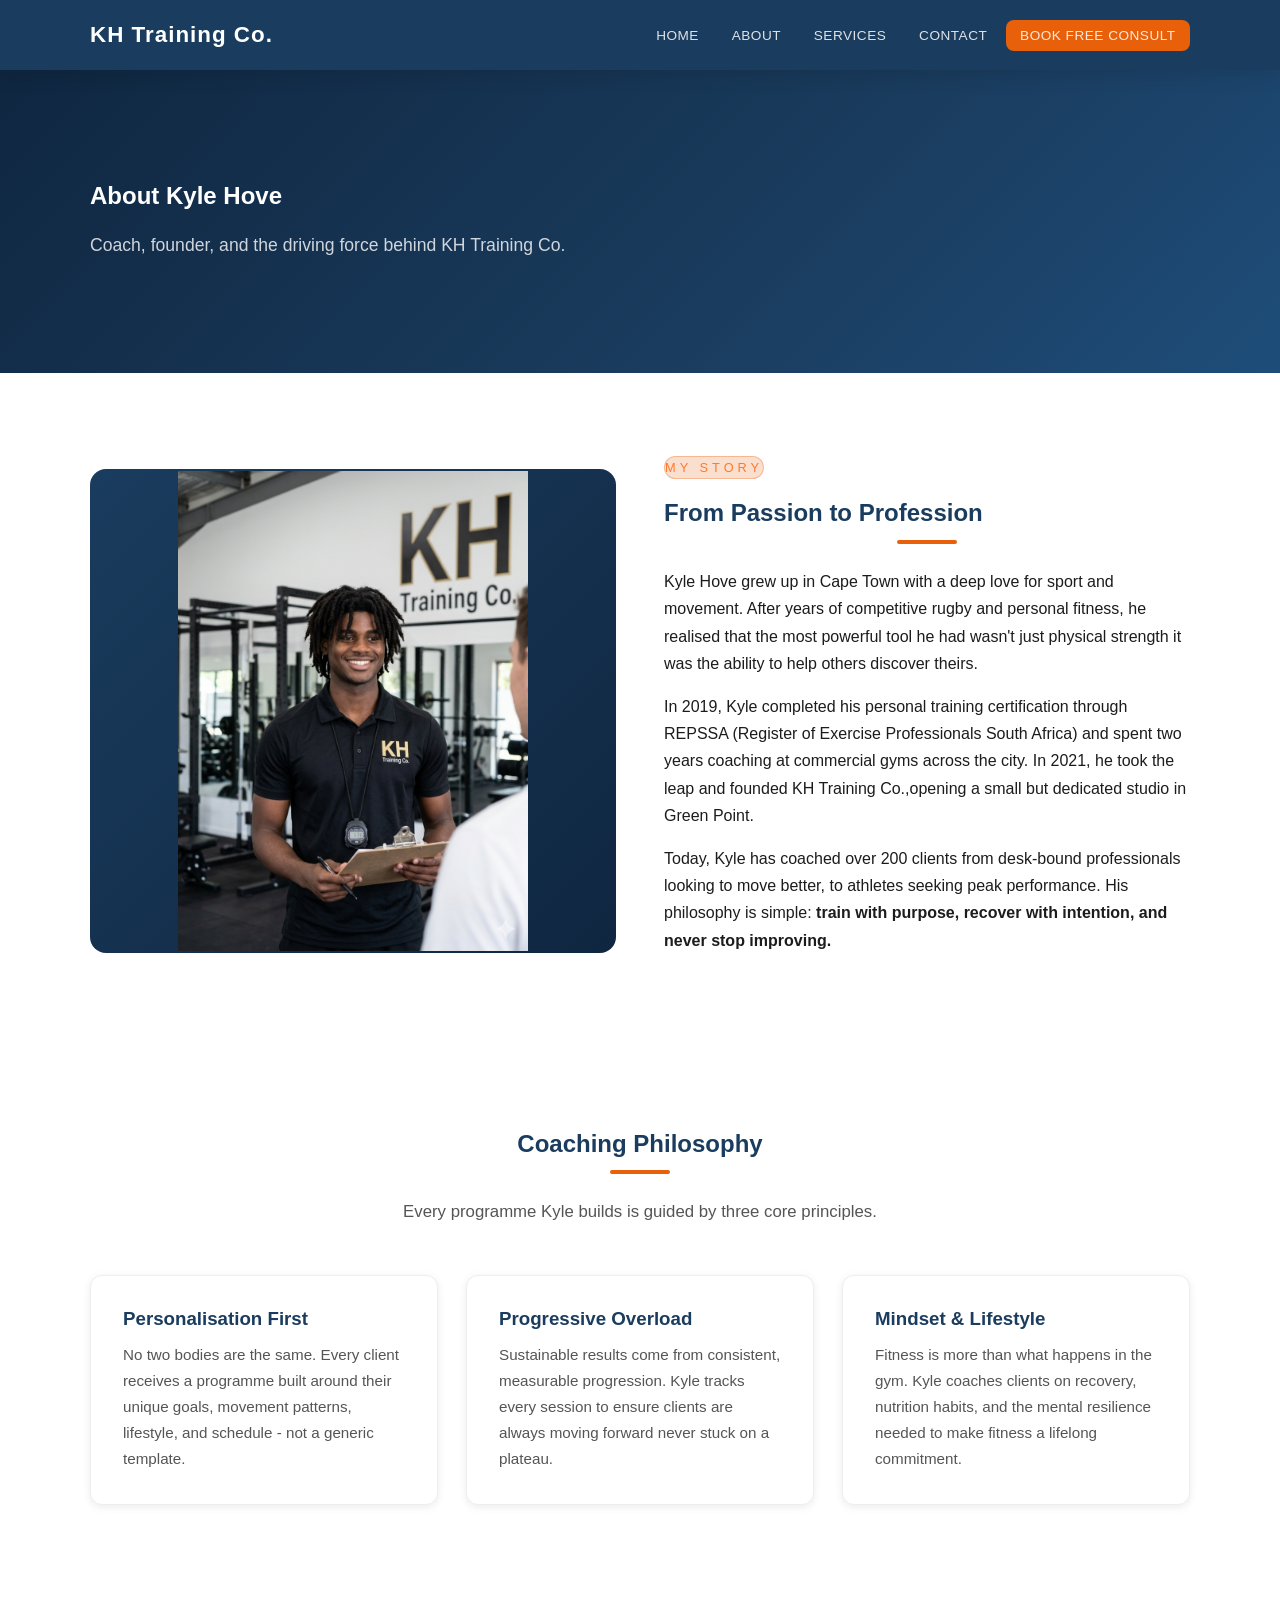
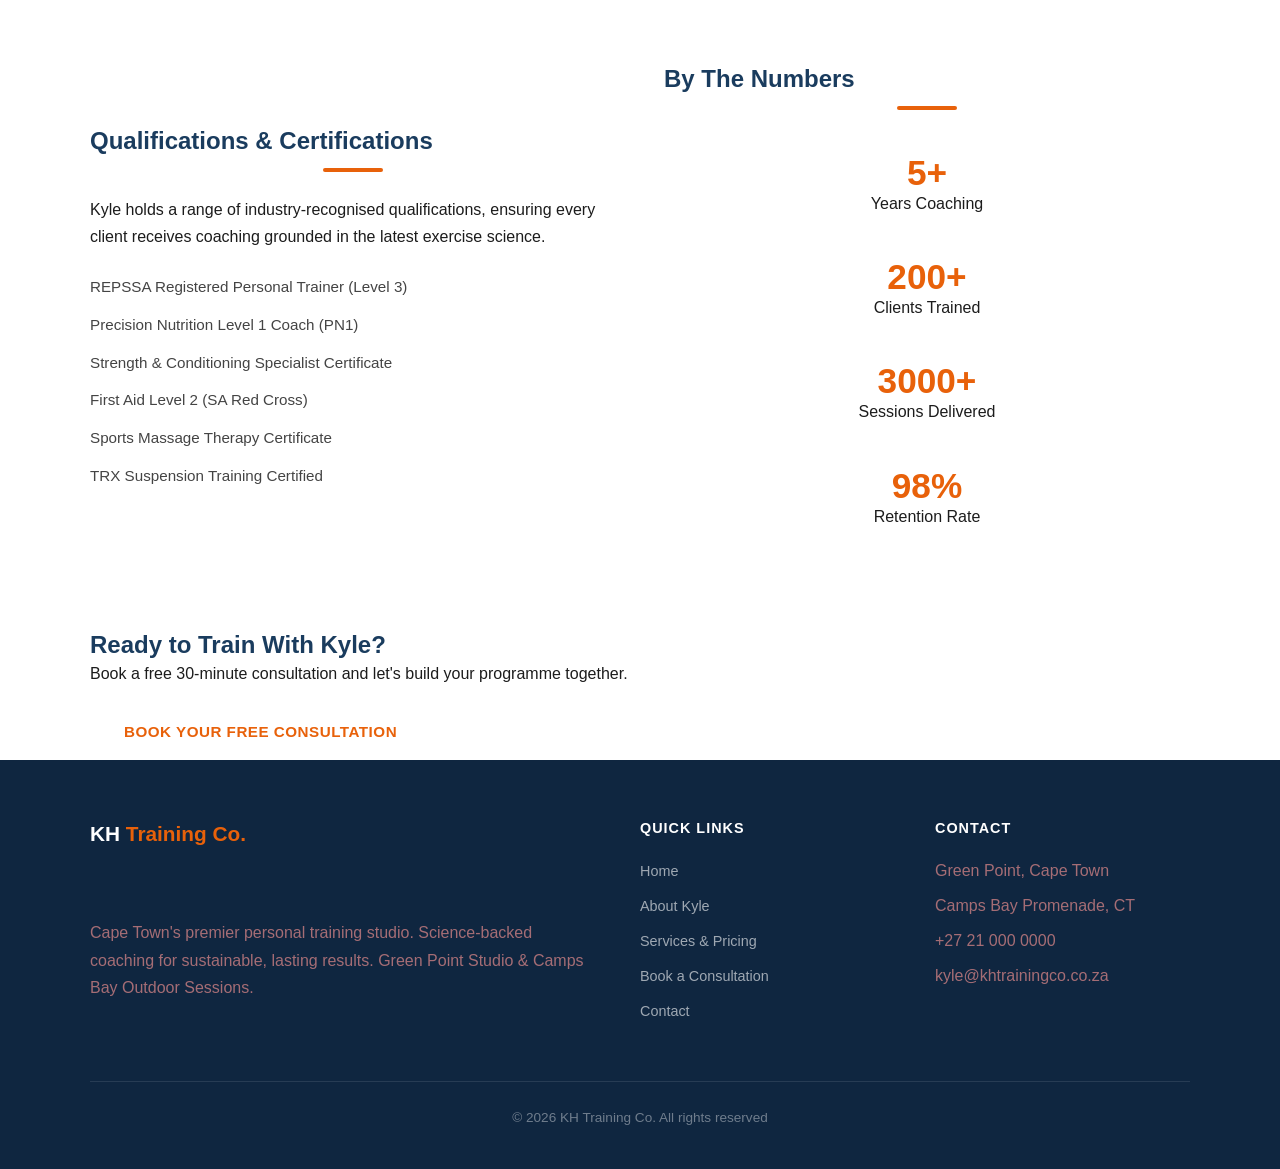
==== about.html @ 096f9b4e "updated about page" ====
<!DOCTYPE html>
<html lang="en">
<head>
    <meta charset="UTF-8">
    <meta name="viewport" content="width=device-width, initial-scale=1.0">
    <title>About Kyle Hove | KH Training Co.</title>
    <link rel="stylesheet" href="css/style.css">
</head>
<body>
    <!--header-->
    <header class="site-header">
    <nav class="nav container">
      <a href="index.html" class="navLogo">KH <span>Training Co.</span></a>
      <ul class="navLinks">
        <li><a href="index.html" class="active">Home</a></li>
        <li><a href="about.html">About</a></li>
        <li><a href="services.html">Services</a></li>
        <li><a href="contact.html">Contact</a></li>
        <li><a href="enquiry.html" class="navCTA">Book Free Consult</a></li>
      </ul>
      <div class="navToggle" aria-label="Toggle navigation">
        <span></span><span></span><span></span>
      </div>
      </nav>
      </header>
      <!--hero-->
      <section class="hero">
    <div class="container">
      <h1>About Kyle Hove</h1>
      <p>Coach, founder, and the driving force behind KH Training Co.</p>
    </div>
  </section>
      <!--about-->
   <section class="section">
    <div class="container">
      <div class="about-grid">
        <div class="about-img">
           <img src="images/kyle.png" alt="Photo of Kyle Hove" width="350rem" height="auto">
        </div>
        <div>
          <span class="heroTag">My Story</span>
          <h2>From Passion to Profession</h2>
          <div class="divider"></div>
          <p>Kyle Hove grew up in Cape Town with a deep love for sport and movement. After years of competitive rugby and personal fitness, he realised that the most powerful tool he had wasn't just physical strength it was the ability to help others discover theirs.</p>
          <p>In 2019, Kyle completed his personal training certification through REPSSA (Register of Exercise Professionals South Africa) and spent two years coaching at commercial gyms across the city. In 2021, he took the leap and founded KH Training Co.,opening a small but dedicated studio in Green Point.</p>
          <p>Today, Kyle has coached over 200 clients from desk-bound professionals looking to move better, to athletes seeking peak performance. His philosophy is simple: <strong>train with purpose, recover with intention, and never stop improving.</strong></p>
        </div>
      </div>
    </div>
  </section>
      <!--Coaching Philosophy-->
  <section class="section">
    <div class="container">
      <div class="sectionHeader">
        <h2>Coaching Philosophy</h2>
        <div class="divider"></div>
        <p>Every programme Kyle builds is guided by three core principles.</p>
      </div>
      <div class="cards">
        <div class="card">
          <div class="cardIcon"></div>
          <h3>Personalisation First</h3>
          <p>No two bodies are the same. Every client receives a programme built around their unique goals, movement patterns, lifestyle, and schedule - not a generic template.</p>
        </div>
        <div class="card">
          <div class="cardIcon"></div>
          <h3>Progressive Overload</h3>
          <p>Sustainable results come from consistent, measurable progression. Kyle tracks every session to ensure clients are always moving forward never stuck on a plateau.</p>
        </div>
        <div class="card">
          <div class="cardIcon"></div>
          <h3>Mindset &amp; Lifestyle</h3>
          <p>Fitness is more than what happens in the gym. Kyle coaches clients on recovery, nutrition habits, and the mental resilience needed to make fitness a lifelong commitment.</p>
        </div>
      </div>
    </div>
  </section>
       <!--Qualifications-->
  <section class="section">
    <div class="container">
      <div class="about-grid">
        <div>
          <h2>Qualifications &amp; Certifications</h2>
          <div class="divider"></div>
          <p>Kyle holds a range of industry-recognised qualifications, ensuring every client receives coaching grounded in the latest exercise science.</p>
          <div class="qualifications">
            <div class="qualItem">REPSSA Registered Personal Trainer (Level 3)</div>
            <div class="qualItem">Precision Nutrition Level 1 Coach (PN1)</div>
            <div class="qualItem">Strength &amp; Conditioning Specialist Certificate</div>
            <div class="qualItem">First Aid Level 2 (SA Red Cross)</div>
            <div class="qualItem">Sports Massage Therapy Certificate</div>
            <div class="qualItem">TRX Suspension Training Certified</div>
          </div>
        </div>
        <!--xp-->
        <div>
          <h2>By The Numbers</h2>
          <div class="divider" ></div>
          <div class="heroStats">
            <div class="stat">
              <div class="statNumber">5+</div>
              <div class="statLabel">Years Coaching</div>
            </div>
            <div class="stat">
              <div class="statNumber">200+</div>
              <div class="statLabel">Clients Trained</div>
            </div>
            <div class="stat">
              <div class="statNumber">3000+</div>
              <div class="statLabel">Sessions Delivered</div>
            </div>
            <div class="stat">
              <div class="statNumber">98%</div>
              <div class="statLabel">Retention Rate</div>
            </div>
          </div>
        </div>
      </div>
    </div>
  </section>
    <!--booking-->
<section >
    <div class="container">
      <h2 >Ready to Train With Kyle?</h2>
      <p >Book a free 30-minute consultation and let's build your programme together.</p>
      <a href="enquiry.html" class="btn">Book Your Free Consultation</a>
    </div>
  </section>
       <!--footer-->
  <footer class="footer">
    <div class="container">
      <div class="footerGrid">
        <div>
          <div class="footerName">KH <span>Training Co.</span></div>
          <p class="footer desc">Cape Town's premier personal training studio. Science-backed coaching for sustainable, lasting results. Green Point Studio &amp; Camps Bay Outdoor Sessions.</p>
        </div>
        <div>
          <div class="footerheading">Quick Links</div>
          <ul class="footerlinks">
            <li><a href="index.html">Home</a></li>
            <li><a href="about.html">About Kyle</a></li>
            <li><a href="services.html">Services &amp; Pricing</a></li>
            <li><a href="enquiry.html">Book a Consultation</a></li>
            <li><a href="contact.html">Contact</a></li>
          </ul>
        </div>
        <div>
          <div class="footerheading">Contact</div>
          <ul class="footerlinks">
            <li>Green Point, Cape Town</li>
            <li> Camps Bay Promenade, CT</li>
            <li> +27 21 000 0000</li>
            <li> kyle@khtrainingco.co.za</li>
          </ul>
        </div>
      </div>
      <div class="footerbottom">
        <p>&copy; 2026 KH Training Co. All rights reserved</p>
      </div>
    </div>
  </footer>
<script src="js/main.js"></script>
</body>
</html>
---- css/style.css ----
/* Variables */
:root {
  --navy:      #1A3C5E;
  --navy-dark: #0F2640;
  --orange:    #E8610A;
  --orange-lt: #FF7A2B;
  --offwhite:  #F8F8F8;
  --lightgrey: #EEEEEE;
  --midgrey:   #999999;
  --darktext:  #1C1C1C;
  --white:     #FFFFFF;

  --font-head: 'Montserrat', sans-serif;
  --font-body: 'Open Sans', sans-serif;

  --shadow-sm: 0 2px 8px rgba(0,0,0,0.08);
  --shadow-md: 0 4px 20px rgba(0,0,0,0.12);
  --shadow-lg: 0 8px 40px rgba(0,0,0,0.16);

  --radius:    8px;
  --transition: 0.3s ease;

}

/* basic rest*/
*{
    margin: 0;
    padding: 0;
    box-shadow: border-box;
}

/*body*/
body {
  font-family: var(--font-body);
  font-size: 16px;
  line-height: 1.7;
  color: var(--darktext);
  background: var(--white);
}

img { max-width: 100%;
     height: auto;
      display: block;
 }

 a { color: var(--orange);
     text-decoration: none;
     transition: color var(--transition);
 }
a:hover { color: var(--orange-lt);
 }

ul { list-style: none;
 }

 /* font style*/
 h1, h2, h3, h4, h5 {
  font-family: var(--font-head);
  font-weight: 700;
  line-height: 1.2;
  color: var(--navy);
}

p { margin-bottom: 1rem;
}

/* layout */
.container {
  max-width: 1100px;
  margin: 0 auto;
  padding: 0 1.5rem;
}

.section {
  padding: 5rem 0;
}

.section--grey{
    background: var(--offwhite);
}

.sectionHeader {
  text-align: center;
  margin-bottom: 3rem;
}

.sectionHeader h2 { margin-bottom: 0.75rem; 
}

.sectionHeader p {
  font-size: 1.05rem;
  color: #555;
  max-width: 600px;
  margin: 0 auto;
}

.divider {
  width: 60px;
  height: 4px;
  background: var(--orange);
  margin: 0.75rem auto 1.5rem;
  border-radius: 2px;
}

/* buttons*/
.btn {
  display: inline-block;
  padding: 0.85rem 2rem;
  border-radius: var(--radius);
  font-family: var(--font-head);
  font-weight: 700;
  font-size: 0.95rem;
  letter-spacing: 0.5px;
  text-transform: uppercase;
  cursor: pointer;
  border: 2px solid transparent;
  transition: all var(--transition);
}

.btn--primary {
  background: var(--orange);
  color: var(--white);
  border-color: var(--orange);
}

.btn--primary:hover {
  background: var(--orange-lt);
  border-color: var(--orange-lt);
  color: var(--white);
  transform: translateY(-2px);
  box-shadow: var(--shadow-md);
}

.btn--outline {
  background: transparent;
  color: var(--white);
  border-color: var(--white);
}

.btn--outline:hover {
  background: var(--white);
  color: var(--navy);
  transform: translateY(-2px);
}

.btn--navy {
  background: var(--navy);
  color: var(--white);
  border-color: var(--navy);
}

.btn--navy:hover {
  background: var(--navy-dark);
  border-color: var(--navy-dark);
  color: var(--white);
  transform: translateY(-2px);
}

/* header and nav*/

.site-header {
  position: sticky;
  top: 0;
  z-index: 1000;
  background: var(--navy);
  box-shadow: var(--shadow-md);
}

.nav {
  display: flex;
  align-items: center;
  justify-content: space-between;
  height: 70px;
}

.navLogo{

  font-family: var(--font-head);
  font-weight: 900;
  font-size: 1.4rem;
  color: var(--white);
  letter-spacing: 1px;
}

.navLinks{
    display: flex;
  align-items: center;
  gap: 0.25rem;
}

.navLinks a{
    font-family: var(--font-head);
    font-size: 0.85rem;
    text-transform: uppercase;
    letter-spacing: 0.5px;
    color: rgba(255,255,255,0.85);
    padding: 0.5rem 0.9rem;
    border-radius: var(--radius);
    transition: all var(--transition);
}

.navLinks :hover{
    color: var(--white);
  background: rgba(255,255,255,0.1);
}

.navCTA{
    background: var(--orange);
    color: var(--white);
    padding: 0.5rem 1.2rem;
}

.navCTA :hover{
    background: var(--orange-lt)
}

.navToggle{
  display: none;
  flex-direction: column;
  gap: 5px;
  cursor: pointer;
  padding: 0.5rem;
}

.navToggle span{
  display: block;
  width: 24px;
  height: 2px;
  background: var(--white);
  border-radius: 2px;
  transition: all var(--transition);
}

/* hero */
.hero{
  background: linear-gradient(135deg, var(--navy-dark) 0%, var(--navy) 60%, #1e4d7a 100%);
  color: var(--white);
  padding: 7rem 0 5rem;
  position: relative;
  overflow: hidden;
}

.hero ::before{
  position: absolute;
  top: -50%;
  right: -10%;
  width: 600px;
  height: 600px;
  background: radial-gradient(circle, rgba(232,97,10,0.15) 0%, transparent 70%);
  pointer-events: none;
}

.heroInner{
    display: grid;
    gap: 3rem;
    align-items: center;
    grid-template-columns: 1fr 1fr;
}

.heroTag{
    display: inline-block;
    font-family: var(--font-head);
    font-size: 0.8rem;
    text-transform: uppercase;
    letter-spacing: 4px;
    padding: 0.4 rem 3rem;
    border-radius: 20px;
    border: 1px solid rgba(232,97,10,0.3);
    margin-bottom: 1.25rem;
    background: rgba(232,97,10,0.2);
    color: var(--orange-lt);
}

.hero h1 {
  color: var(--white);
  margin-bottom: 1.25rem;
}

.hero h1 span { 
    color: var(--orange); 
}

.hero p {
  font-size: 1.1rem;
  color: rgba(255,255,255,0.8);
  margin-bottom: 2rem;
  max-width: 480px;
}

.heroBtns{
  display: flex;
  gap: 1rem;
  flex-wrap: wrap;
}

.heroVisual{
  background: rgba(255,255,255,0.05);
  border: 1px solid rgba(255,255,255,0.1);
  border-radius: 16px;
  padding: 2.5rem;
  backdrop-filter: blur(10px);
}

.heroStatas{
  display: grid;
  grid-template-columns: 1fr 1fr;
  gap: 1.5rem;
}

.stat {
  text-align: center;
  padding: 1.25rem;
  background: rgba(255,255,255,0.07);
  border-radius: var(--radius);
  border: 1px solid rgba(255,255,255,0.1);
}

.statNumber{
  font-family: var(--font-head);
  font-size: 2.2rem;
  font-weight: 900;
  color: var(--orange);
  line-height: 1;
}

.statLable{
  font-size: 0.8rem;
  color: rgba(255,255,255,0.7);
  text-transform: uppercase;
  letter-spacing: 1px;
  margin-top: 0.4rem;
}

/* carrds */

.cards {
  display: grid;
  grid-template-columns: repeat(auto-fit, minmax(280px, 1fr));
  gap: 1.75rem;
}

.card:hover {
  transform: translateY(-4px);
  box-shadow: var(--shadow-lg);
  border-color: var(--orange);
}

.card {
  background: var(--white);
  border-radius: 12px;
  padding: 2rem;
  box-shadow: var(--shadow-sm);
  border: 1px solid var(--lightgrey);
  transition: all var(--transition);
}

.card h3 { 
    margin-bottom: 0.75rem; 
}

.card p { 
  color: #555;
  font-size: 0.95rem; 
  margin-bottom: 0;
 }


/* Testimonials*/

.testimonials { 
    display: grid; 
    grid-template-columns: repeat(auto-fit, minmax(280px, 1fr)); 
    gap: 1.75rem; 
}

.testimonial {
  background: var(--white);
  border-radius: 12px;
  padding: 2rem;
  box-shadow: var(--shadow-sm);
  border: 4px solid var(--orange);
}

.testimonialText { 
    font-style: italic; 
    color: #444; 
    margin-bottom: 1rem; 
}
.testimonialAuthor { 
    font-family: var(--font-head); 
    font-weight: 700; 
    font-size: 0.9rem; 
    color: var(--navy); 
}
.testimonialRole { 
    font-size: 0.8rem; 
    color: var(--midgrey); 
}

/* about*/

.about-grid {
  display: grid;
  grid-template-columns: 1fr 1fr;
  gap: 3rem;
  align-items: center;
}

.about-img {
  background: linear-gradient(135deg, var(--navy), var(--navy-dark));
  border-radius: 16px;
  height: 420px;
  display: flex;
  align-items: center;
  justify-content: center;
  color: rgba(255,255,255,0.3);
  font-size: 0.9rem;
  font-family: var(--font-head);
  text-align: center;
  padding: 2rem;
}

.qualifications {
  display: flex;
  flex-direction: column;
  gap: 0.75rem;
  margin-top: 1.5rem;
}

.qualItem {
  display: flex;
  align-items: center;
  gap: 0.75rem;
  font-size: 0.95rem;
  color: #444;
}
.qualItem ::before{
  display: flex;
  align-items: center;
  justify-content: center;
  width: 24px;
  height: 24px;
  min-width: 24px;
  background: var(--orange);
  color: var(--white);
  border-radius: 50%;
  font-size: 0.75rem;
  font-weight: 700;
}

/* pricing*/
.pricingGrid {
  display: grid;
  grid-template-columns: repeat(auto-fit, minmax(220px, 1fr));
  gap: 1.5rem;
}

.pricingCard {
  background: var(--white);
  border: 2px solid var(--lightgrey);
  border-radius: 12px;
  padding: 2rem 1.5rem;
  text-align: center;
  transition: all var(--transition);
  position: relative;
}

.pricingCard:hover,
.pricingCard--featured {
  border-color: var(--orange);
  transform: translateY(-4px);
  box-shadow: var(--shadow-lg);
}
.pricingCard--featured .badge {
  position: absolute;
  top: -12px;
  left: 50%;
  transform: translateX(-50%);
  background: var(--orange);
  color: var(--white);
  font-family: var(--font-head);
  font-weight: 700;
  font-size: 0.75rem;
  text-transform: uppercase;
  letter-spacing: 1px;
  padding: 0.3rem 1rem;
  border-radius: 20px;
}

.pricingCardIcon { 
  font-size: 2rem; 
  margin-bottom: 1rem; 
}
.pricingCard h3 { 
  font-size: 1.1rem; 
  margin-bottom: 0.5rem; 
}
.pricingCardPrice {
  font-family: var(--font-head);
  font-size: 1.8rem;
  font-weight: 900;
  color: var(--orange);
  margin: 0.75rem 0;
}
.pricingCardPrice span { 
  font-size: 1rem; 
  font-weight: 600; 
  color: var(--midgrey); 
}
.pricingCard p { 
  font-size: 0.9rem; 
  color: #555; 
}
/* FQA*/
.faqlist { 
  max-width: 780px; 
  margin: 0 auto; 
}
.faqItem {
  border-bottom: 1px solid var(--lightgrey);
  padding: 1.5rem 0;
}
.faqItem h4 { 
  color: var(--navy); 
  margin-bottom: 0.5rem; 
}
.faqItem p { color: #555; 
  font-size: 0.95rem; 
  margin: 0; 
}
/* contact infor */
.contactGrid {
  display: grid;
  grid-template-columns: 1fr 1fr;
  gap: 2rem;
}
.contactCard {
  background: var(--white);
  border-radius: 12px;
  padding: 2rem;
  box-shadow: var(--shadow-sm);
  border: 1px solid var(--lightgrey);
}

.contactCardIcon {
  font-size: 2rem;
  margin-bottom: 1rem;
}

.contactCard h3 { 
  margin-bottom: 1rem; 
  font-size: 1.2rem; 
}

.contactCard p { 
  font-size: 0.95rem; 
  color: #555; 
  margin-bottom: 0.5rem; 
}
.map {
  background: var(--lightgrey);
  border-radius: 12px;
  height: 300px;
  display: flex;
  align-items: center;
  justify-content: center;
  color: var(--midgrey);
  font-family: var(--font-head);
  font-size: 1rem;
  margin-top: 2rem;
  border: 2px dashed #ccc;
  text-align: center;
  padding: 2rem;
}
/* forms*/
.formGroup { 
  margin-bottom: 1.5rem; 
}

.formGroup label {
  display: block;
  font-family: var(--font-head);
  font-weight: 600;
  font-size: 0.9rem;
  color: var(--navy);
  margin-bottom: 0.5rem;
}

.formGroup input,
.formGroup select,
.formGroup textarea {
  width: 100%;
  padding: 0.85rem 1rem;
  border: 2px solid var(--lightgrey);
  border-radius: var(--radius);
  font-family: var(--font-body);
  font-size: 1rem;
  color: var(--darktext);
  background: var(--white);
  transition: border-color var(--transition);
}

.formGroup input:focus,
.formGroup select:focus,
.formGroup textarea:focus {
  outline: none;
  border-color: var(--orange);
}

.formGroup textarea { 
  resize: vertical; 
  min-height: 130px; 
}

.formRow { 
  display: grid; 
  grid-template-columns: 1fr 1fr; 
  gap: 1.25rem; 
}
/* Form Validation */
.inputError {
  border-color: #D64545 !important;
  background: #FFF5F5;
}

.fieldError {
  display: block;
  color: #D64545;
  font-size: 0.8rem;
  margin-top: 0.4rem;
  font-family: var(--font-body);
}

.formSuccess {
  display: none;
  background: #E6F4EA;
  border: 1px solid #34A853;
  color: #1E7E34;
  padding: 1rem 1.25rem;
  border-radius: var(--radius);
  margin-bottom: 1.5rem;
  font-size: 0.95rem;
}

/*Scroll Animation */
.reveal-hidden {
  opacity: 0;
  transform: translateY(24px);
  transition: opacity 0.6s ease, transform 0.6s ease;
}

.reveal-visible {
  opacity: 1;
  transform: translateY(0);
}
/* Sticky Header Shadow on Scrol*/
.site-header.scrolled {
  box-shadow: var(--shadow-lg);
}

/* footer */

.footer {
  background: var(--navy-dark);
  color: rgba(230, 140, 140, 0.7);
  padding: 3.5rem 0 1.5rem;
}

.footerGrid {
  display: grid;
  grid-template-columns: 2fr 1fr 1fr;
  gap: 2.5rem;
  margin-bottom: 2.5rem;
}

.footerName {
  font-family: var(--font-head);
  font-weight: 900;
  font-size: 1.3rem;
  color: var(--white);
  margin-bottom: 0.75rem;
}

.footerName span { 
    color: var(--orange); 
}

.footerdesc { 
    font-size: 0.9rem; 
    line-height: 1.7; 
}

.footerheading {
  font-family: var(--font-head);
  font-weight: 700;
  font-size: 0.9rem;
  text-transform: uppercase;
  letter-spacing: 1px;
  color: var(--white);
  margin-bottom: 1rem;
}

.footerlinks { 
    display: flex;
     flex-direction: column; 
     gap: 0.5rem; 
}

.footerlinks a {
  color: rgba(255,255,255,0.6);
  font-size: 0.9rem;
  transition: color var(--transition);
}

.footerlinks a:hover { 
    color: var(--orange);
 }
 .footerbottom {
  border-top: 1px solid rgba(255,255,255,0.1);
  padding-top: 1.5rem;
  text-align: center;
  font-size: 0.85rem;
  color: rgba(255,255,255,0.4);
}

/* responsive*/

@media (max-width: 900px){
    .heroInner { grid-template-columns: 1fr; }
    .heroVisual { display: none; }
    .about-grid { grid-template-columns: 1fr; }
    .footerGrid { grid-template-columns: 1fr 1fr; }
    .formRow { grid-template-columns: 1fr; }
}

@media (max-width: 680px){
    .navLinks { display: none; 
        flex-direction: column; 
        position: absolute; 
        top: 70px; 
        left: 0; 
        right: 0; 
        background: var(--navy); 
        padding: 1rem; 
        gap: 0.25rem; }
    .navLinks.open { display: flex; }
    .navToggle { display: flex; }
    .footerGrid { grid-template-columns: 1fr; }
    .section { padding: 3.5rem 0; }
}
/*  google maps */
 .mapEmbed {
  width: 100%;
  height: 380px;
  border: 0;
  border-radius: 12px;
  margin-top: 2rem;
}

@media (max-width: 680px) {
  .mapEmbed {
    height: 280px;
  }
}
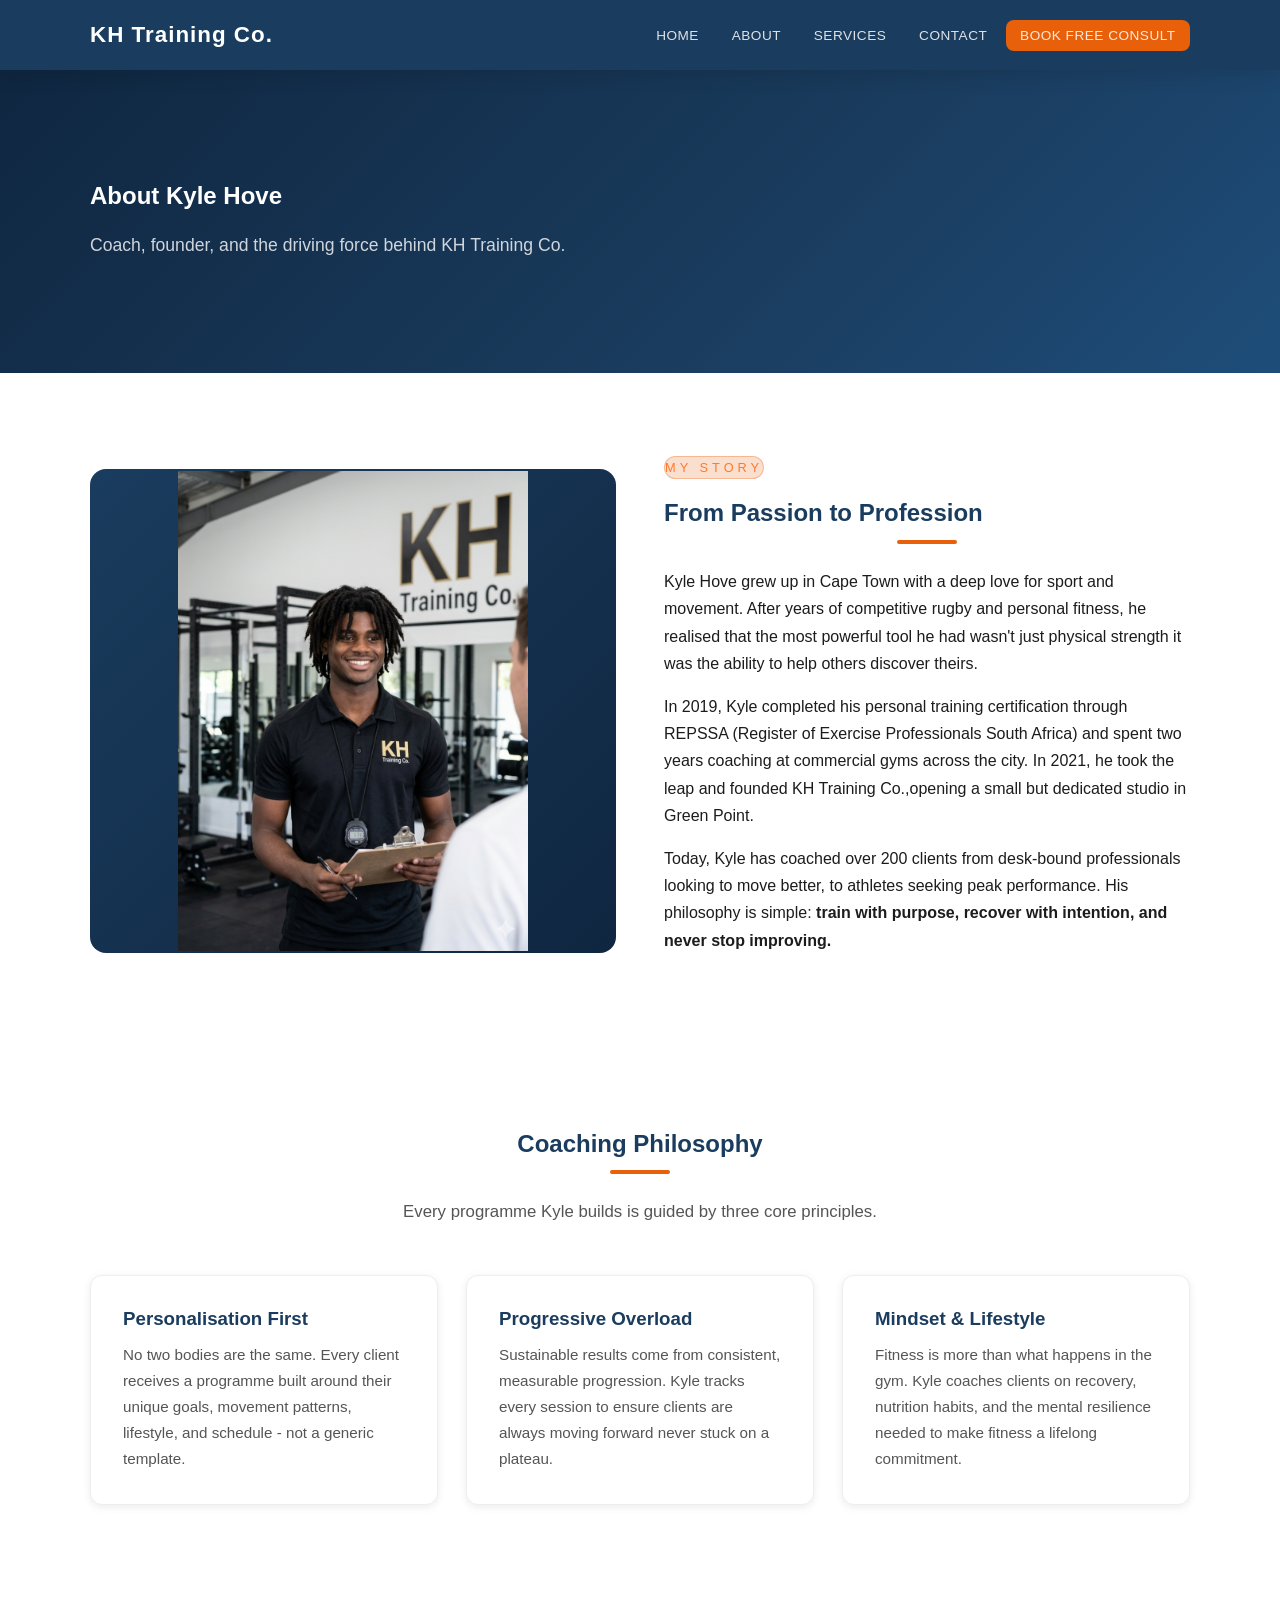
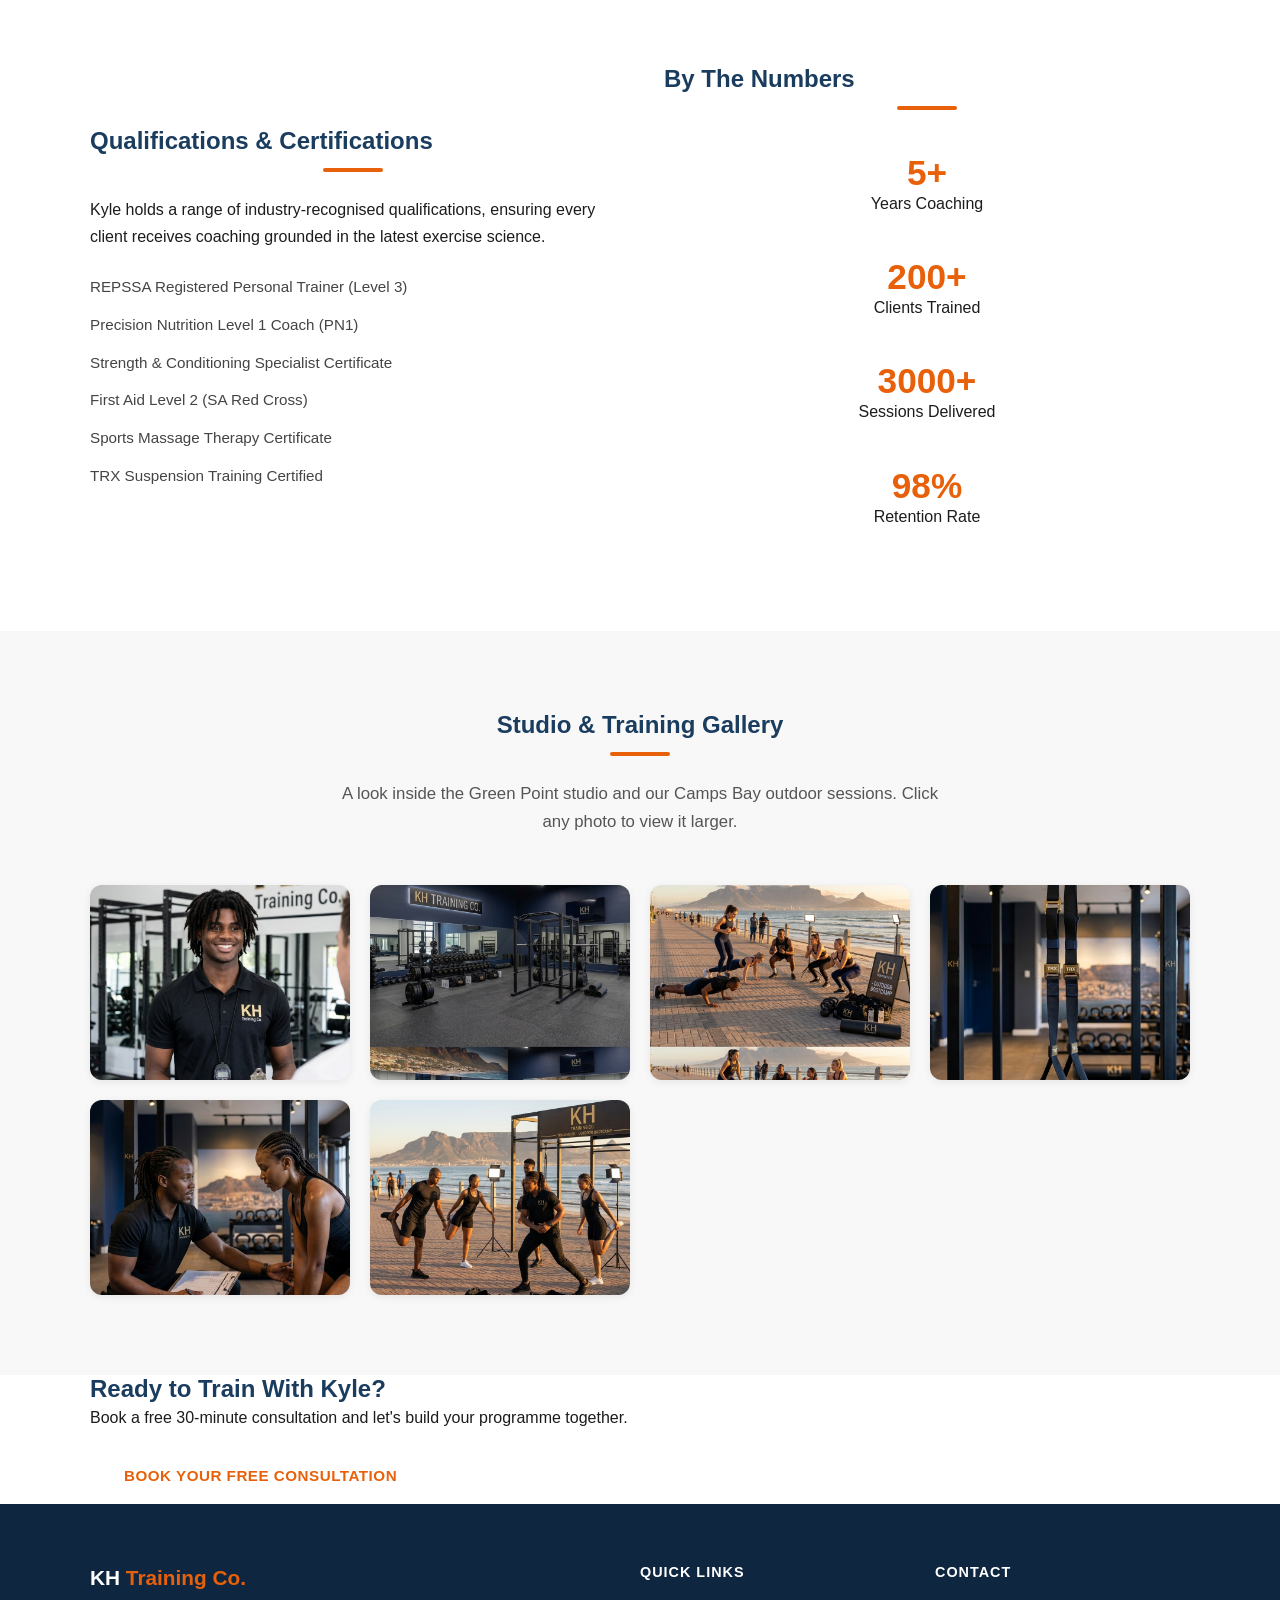
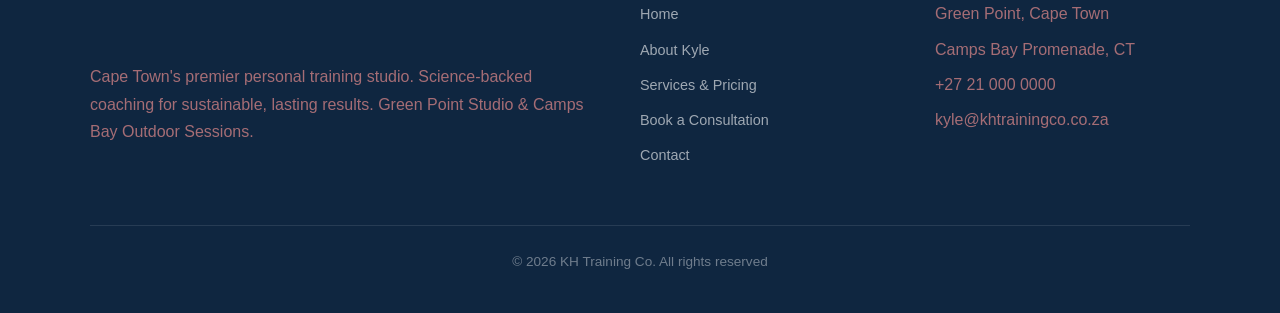
==== commit 883ca568: "Added Gallery on about and Style" ====
--- a/about.html
+++ b/about.html
@@ -3,6 +3,27 @@
 <head>
     <meta charset="UTF-8">
     <meta name="viewport" content="width=device-width, initial-scale=1.0">
+     <meta http-equiv="Referrer-Policy" content="strict-origin-when-cross-origin">
+    <meta name="viewport" content="width=device-width, initial-scale=1.0">
+    <meta name="description" content="Meet Kyle Hove, founder and head coach of KH Training Co. — REPSSA registered personal trainer in Green Point, Cape Town. View our studio gallery.">
+    <meta name="keywords" content="Kyle Hove personal trainer, KH Training Co about, Cape Town fitness coach, Green Point personal training studio">
+    <meta name="robots" content="index, follow">
+    <meta name="author" content="Kyle Hove">
+
+    <!-- off-page SEO (how this page looks when shared on social media) -->
+    <meta property="og:title" content="About Kyle Hove | KH Training Co.">
+    <meta property="og:description" content="Meet the founder and head coach behind Cape Town's premier personal training studio.">
+    <meta property="og:image" content="images/kyle.png">
+    <meta property="og:type" content="website">
+    <meta property="og:url" content="https://github.com/kyleqe/PART-/blob/main/about.html">
+    
+    <!-- Twitter Card -->
+    <meta name="twitter:card" content="summary_large_image">
+    <meta name="twitter:title" content="About Kyle Hove | KH Training Co.">
+    <meta name="twitter:description" content="Meet the founder and head coach behind Cape Town's premier personal training studio.">
+    <meta name="twitter:image" content="images/kyle.png">
+
+    <link rel="canonical" href="https://github.com/kyleqe/PART-/blob/main/about.html">
     <title>About Kyle Hove | KH Training Co.</title>
     <link rel="stylesheet" href="css/style.css">
 </head>
@@ -35,7 +56,7 @@
     <div class="container">
       <div class="about-grid">
         <div class="about-img">
-           <img src="images/kyle.png" alt="Photo of Kyle Hove" width="350rem" height="auto">
+           <img src="images/kyle.png" alt="Photo of Kyle Hove" width="350" height="auto" loading="lazy">
         </div>
         <div>
           <span class="heroTag">My Story</span>
@@ -49,7 +70,7 @@
     </div>
   </section>
       <!--Coaching Philosophy-->
-  <section class="section">
+  <section class="section" >
     <div class="container">
       <div class="sectionHeader">
         <h2>Coaching Philosophy</h2>
@@ -118,6 +139,51 @@
       </div>
     </div>
   </section>
+
+  <!--gallery lightbox-->
+  <section class="section section--grey" id="gallery">
+    <div class="container">
+      <div class="sectionHeader">
+        <h2>Studio &amp; Training Gallery</h2>
+        <div class="divider"></div>
+        <p>A look inside the Green Point studio and our Camps Bay outdoor sessions. Click any photo to view it larger.</p>
+      </div>
+      <div class="galleryGrid">
+
+        <div class="galleryItem" data-src="images/kyle.png" data-caption="Kyle Hove coaching a client at the Green Point studio">
+          <img src="images/kyle.png" alt="Kyle Hove coaching a client at the Green Point studio" loading="lazy">
+          <span class="galleryCaption">Green Point Studio</span>
+        </div>
+
+        <div class="galleryItem" data-src="images/gallery-2.png" data-caption="Free weights and strength training area at KH Training Co.">
+          <img src="images/gallery-2.png" alt="Free weights and strength training area at KH Training Co." loading="lazy">
+          <span class="galleryCaption">Strength Training Area</span>
+        </div>
+
+        <div class="galleryItem" data-src="images/gallery-3.png" data-caption="Outdoor bootcamp session at Camps Bay Beach Promenade">
+          <img src="images/gallery-3.png" alt="Outdoor bootcamp session at Camps Bay Beach Promenade" loading="lazy">
+          <span class="galleryCaption">Camps Bay Bootcamp</span>
+        </div>
+
+        <div class="galleryItem" data-src="images/gallery-4.png" data-caption="TRX suspension training equipment in the studio">
+          <img src="images/gallery-4.png" alt="TRX suspension training equipment in the studio" loading="lazy">
+          <span class="galleryCaption">TRX Training Setup</span>
+        </div>
+
+        <div class="galleryItem" data-src="images/gallery-5.png" data-caption="Client one-on-one personal training session">
+          <img src="images/gallery-5.png" alt="Client one-on-one personal training session" loading="lazy">
+          <span class="galleryCaption">1-on-1 Session</span>
+        </div>
+
+        <div class="galleryItem" data-src="images/gallery-6.png" data-caption="Group bootcamp clients warming up at sunrise">
+          <img src="images/gallery-6.png" alt="Group bootcamp clients warming up at sunrise" loading="lazy">
+          <span class="galleryCaption">Sunrise Warm-Up</span>
+        </div>
+
+      </div>
+    </div>
+  </section>
+
     <!--booking-->
 <section >
     <div class="container">
--- a/css/style.css
+++ b/css/style.css
@@ -658,6 +658,93 @@
   box-shadow: var(--shadow-lg);
 }
 
+/* Gallery */
+
+.galleryGrid {
+  display: grid;
+  grid-template-columns: repeat(auto-fit, minmax(220px, 1fr));
+  gap: 1.25rem;
+}
+ 
+.galleryItem {
+  position: relative;
+  border-radius: 12px;
+  overflow: hidden;
+  cursor: pointer;
+  aspect-ratio: 4 / 3;
+  background: var(--lightgrey);
+  box-shadow: var(--shadow-sm);
+  transition: transform var(--transition), box-shadow var(--transition);
+}
+ 
+.galleryItem:hover,
+.galleryItem:focus-visible {
+  transform: translateY(-4px);
+  box-shadow: var(--shadow-lg);
+  outline: none;
+}
+ 
+.galleryItem img {
+  width: 100%;
+  height: 100%;
+  object-fit: cover;
+}
+ 
+.galleryItem::after {
+  content: '';
+  position: absolute;
+  inset: 0;
+  background: linear-gradient(to top, rgba(0,0,0,0.55), transparent 50%);
+  opacity: 0;
+  transition: opacity var(--transition);
+}
+ 
+.galleryItem:hover::after,
+.galleryItem:focus-visible::after {
+  opacity: 1;
+}
+ 
+.galleryCaption {
+  position: absolute;
+  bottom: 0.75rem;
+  left: 0.9rem;
+  right: 0.9rem;
+  color: var(--white);
+  font-size: 0.85rem;
+  font-family: var(--font-head);
+  font-weight: 600;
+  opacity: 0;
+  transform: translateY(6px);
+  transition: all var(--transition);
+}
+ 
+.galleryItem:hover .galleryCaption,
+.galleryItem:focus-visible .galleryCaption {
+  opacity: 1;
+  transform: translateY(0);
+}
+
+/*AJAX Form Banner  */
+.formBanner {
+  display: none;
+  padding: 1rem 1.25rem;
+  border-radius: var(--radius);
+  margin-bottom: 1.5rem;
+  font-size: 0.95rem;
+  font-family: var(--font-body);
+}
+ 
+.formBanner--success {
+  background: #E6F4EA;
+  border: 1px solid #34A853;
+  color: #1E7E34;
+}
+ 
+.formBanner--error {
+  background: #FDE8E8;
+  border: 1px solid #D64545;
+  color: #B91C1C;
+}
 /* footer */
 
 .footer {
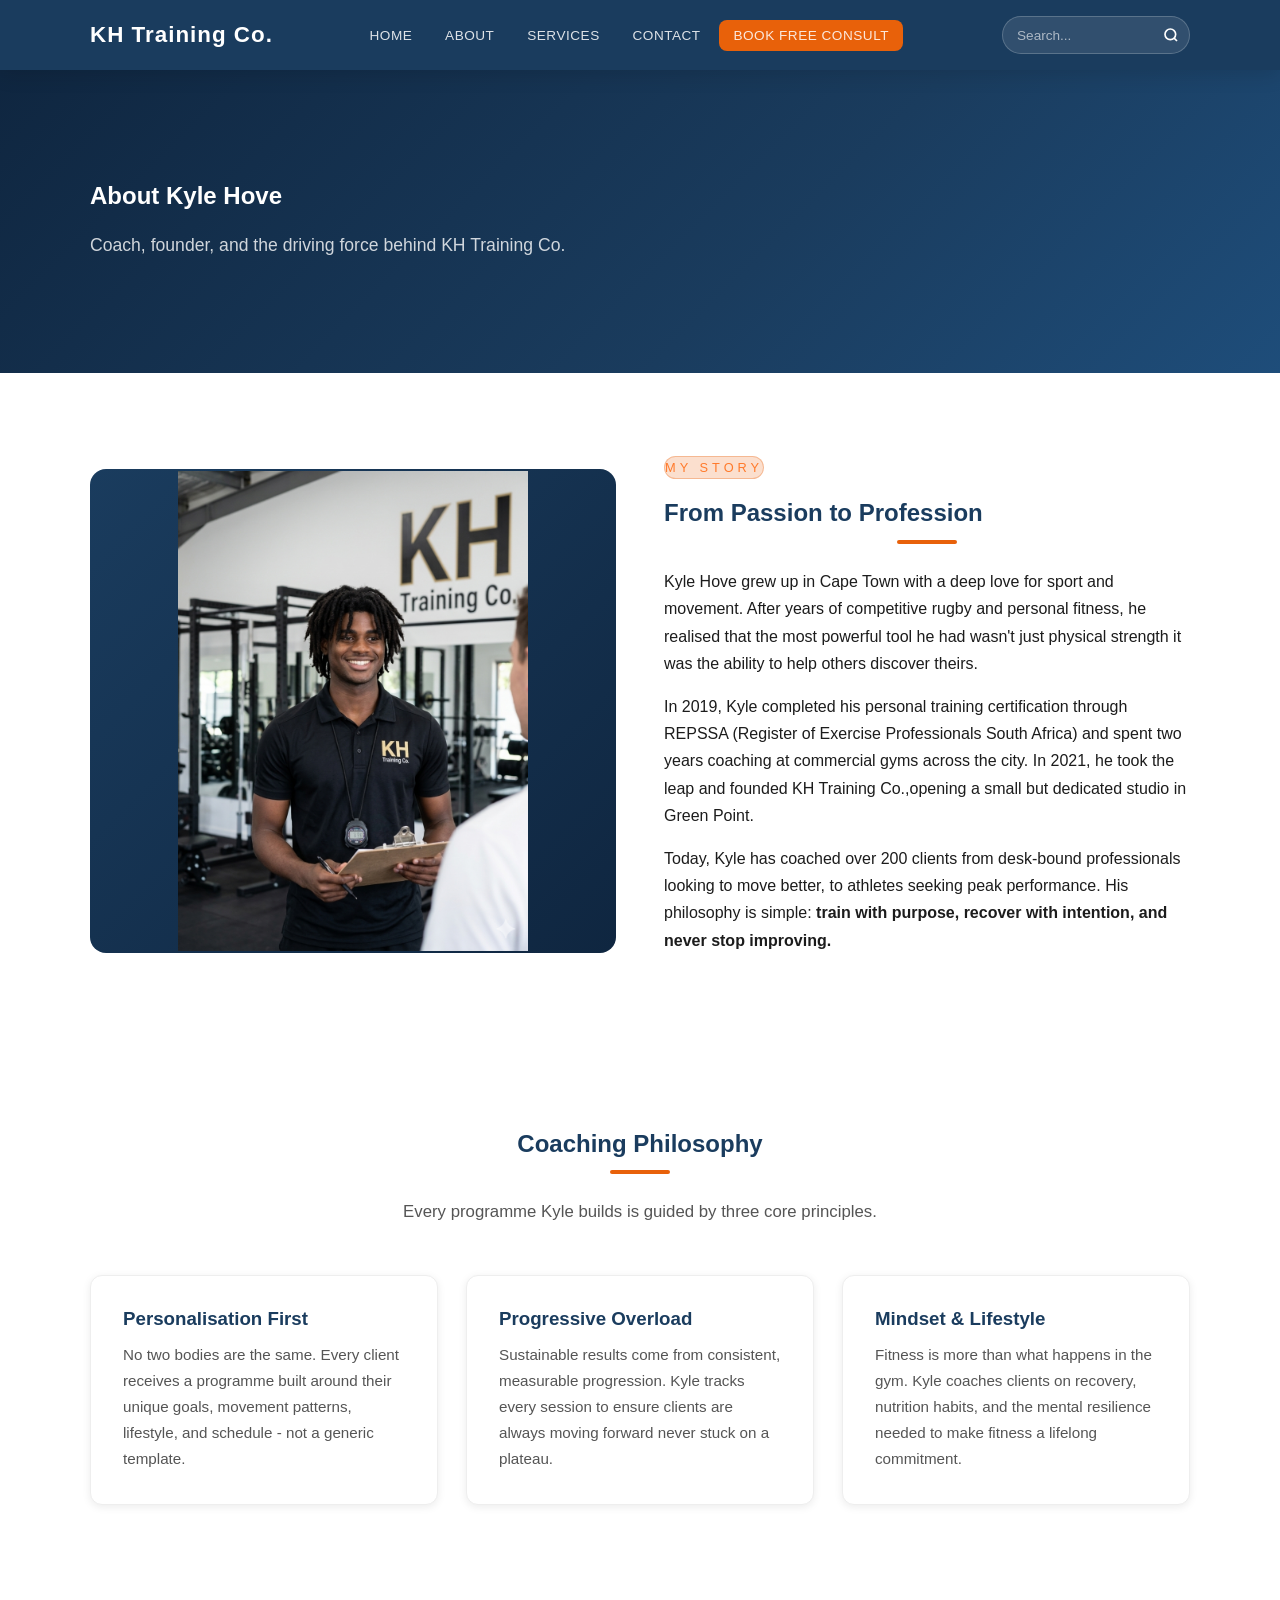
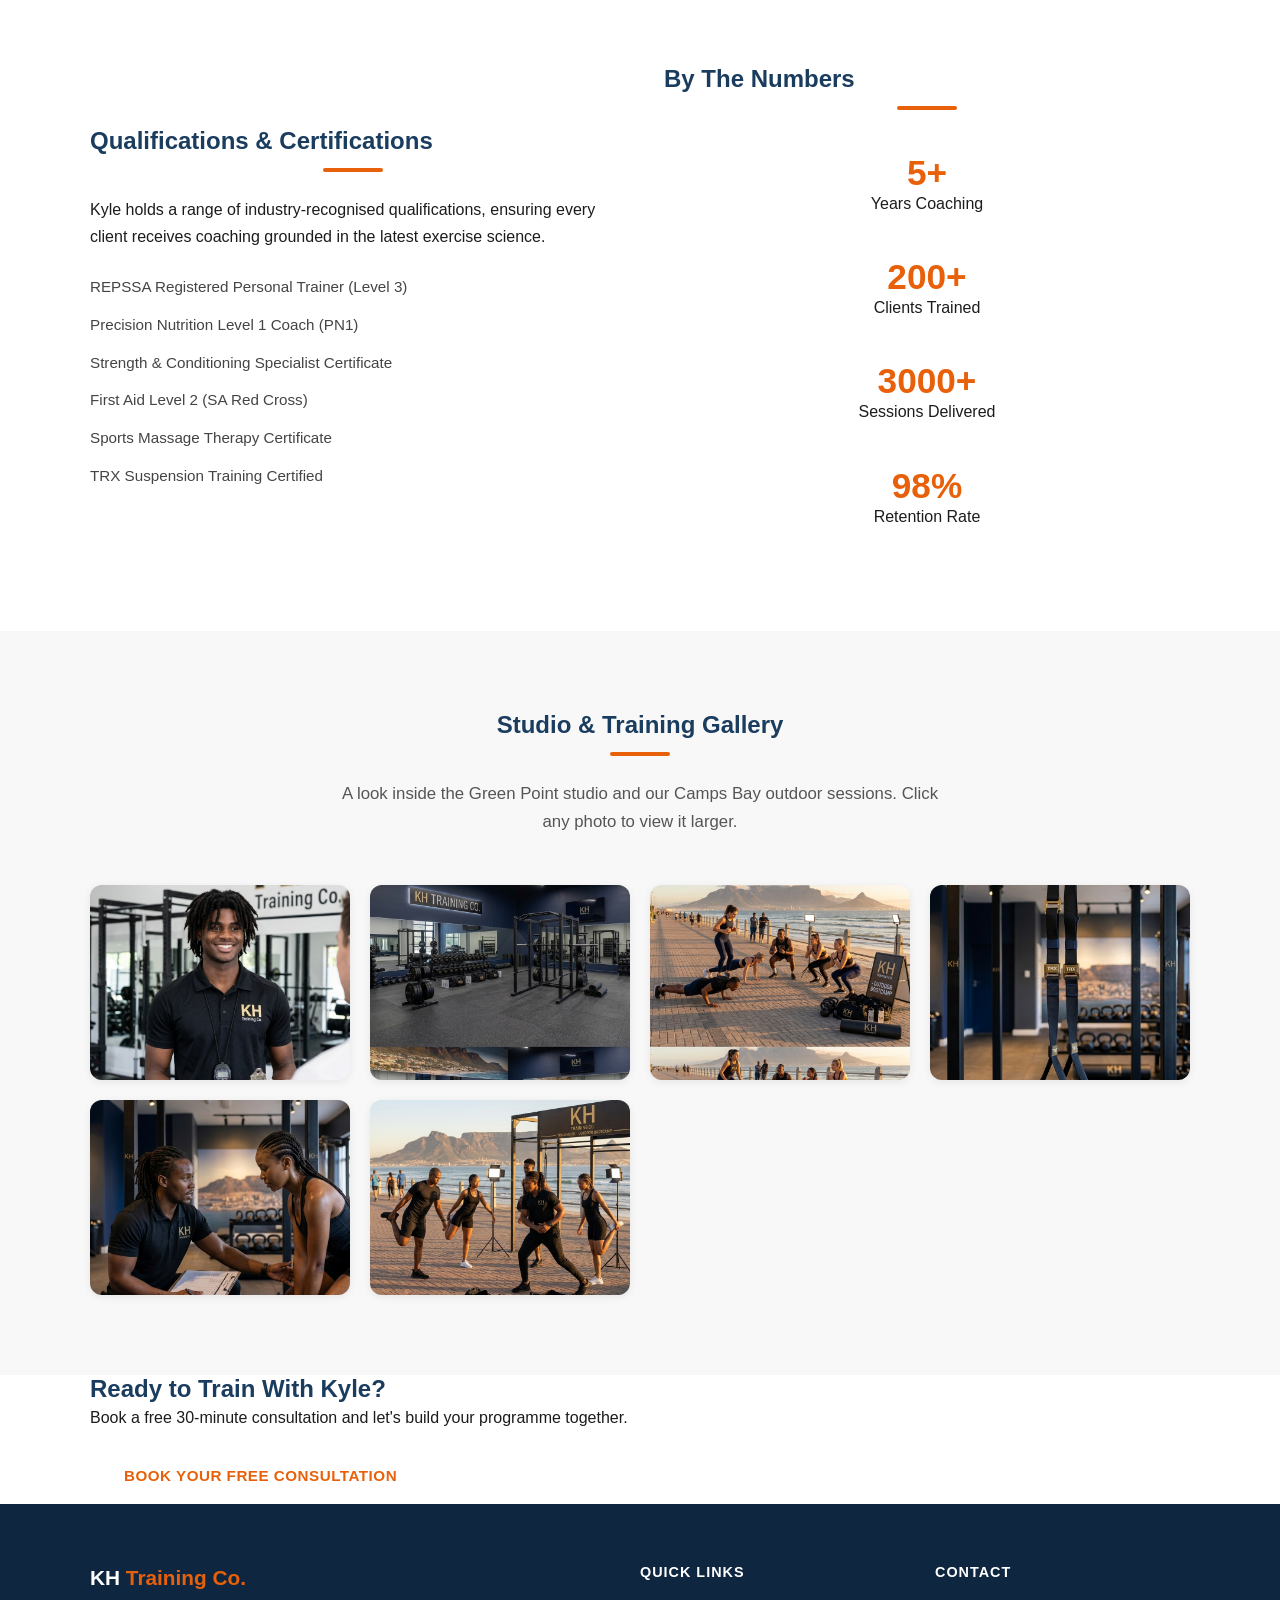
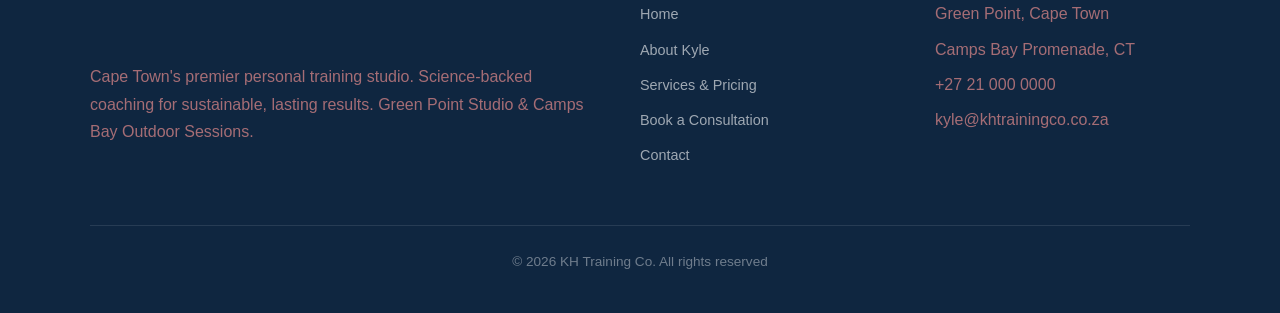
==== commit d6fae817: "added off page SEO" ====
--- a/about.html
+++ b/about.html
@@ -3,7 +3,7 @@
 <head>
     <meta charset="UTF-8">
     <meta name="viewport" content="width=device-width, initial-scale=1.0">
-     <meta http-equiv="Referrer-Policy" content="strict-origin-when-cross-origin">
+    <meta http-equiv="Referrer-Policy" content="strict-origin-when-cross-origin">
     <meta name="viewport" content="width=device-width, initial-scale=1.0">
     <meta name="description" content="Meet Kyle Hove, founder and head coach of KH Training Co. — REPSSA registered personal trainer in Green Point, Cape Town. View our studio gallery.">
     <meta name="keywords" content="Kyle Hove personal trainer, KH Training Co about, Cape Town fitness coach, Green Point personal training studio">
--- a/css/style.css
+++ b/css/style.css
@@ -722,6 +722,187 @@
 .galleryItem:focus-visible .galleryCaption {
   opacity: 1;
   transform: translateY(0);
+}
+/* lightbox overlay */
+
+#lightbox {
+  position: fixed;
+  inset: 0;
+  background: rgba(15, 38, 64, 0.95);
+  display: none;
+  align-items: center;
+  justify-content: center;
+  z-index: 9999;
+  padding: 2rem;
+}
+ 
+#lightbox.lb-open { display: flex; }
+ 
+.lb-content {
+  max-width: 900px;
+  max-height: 85vh;
+  text-align: center;
+}
+ 
+.lb-img {
+  max-width: 100%;
+  max-height: 75vh;
+  border-radius: 8px;
+  box-shadow: 0 20px 60px rgba(0,0,0,0.5);
+}
+ 
+.lb-caption {
+  color: var(--white);
+  margin-top: 1rem;
+  font-size: 0.95rem;
+  font-family: var(--font-body);
+}
+ 
+.lb-close, .lb-prev, .lb-next {
+  position: absolute;
+  background: rgba(255,255,255,0.1);
+  border: 1px solid rgba(255,255,255,0.2);
+  color: var(--white);
+  border-radius: 50%;
+  cursor: pointer;
+  display: flex;
+  align-items: center;
+  justify-content: center;
+  transition: background var(--transition);
+}
+ 
+.lb-close:hover, .lb-prev:hover, .lb-next:hover {
+  background: var(--orange);
+  border-color: var(--orange);
+}
+ 
+.lb-close {
+  top: 1.5rem;
+  right: 1.5rem;
+  width: 44px;
+  height: 44px;
+  font-size: 1.5rem;
+  line-height: 1;
+}
+ 
+.lb-prev, .lb-next {
+  top: 50%;
+  transform: translateY(-50%);
+  width: 50px;
+  height: 50px;
+  font-size: 1.8rem;
+}
+ 
+.lb-prev { left: 1.5rem; }
+.lb-next { right: 1.5rem; }
+
+@media (max-width: 680px) {
+  .lb-prev, .lb-next { width: 40px; height: 40px; font-size: 1.4rem; }
+  .lb-close { width: 38px; height: 38px; top: 1rem; right: 1rem; }
+  .lb-prev { left: 0.5rem; }
+  .lb-next { right: 0.5rem; }
+}
+
+/* site-wide search */
+
+.searchWrapper {
+  position: relative;
+  margin-left: 1rem;
+}
+ 
+.searchBox {
+  display: flex;
+  align-items: center;
+  background: rgba(255,255,255,0.1);
+  border: 1px solid rgba(255,255,255,0.2);
+  border-radius: 20px;
+  padding: 0.3rem 0.3rem 0.3rem 0.9rem;
+  transition: background var(--transition);
+}
+ 
+.searchBox:focus-within {
+  background: rgba(255,255,255,0.15);
+  border-color: var(--orange);
+}
+ 
+.searchInput {
+  background: transparent;
+  border: none;
+  outline: none;
+  color: var(--white);
+  font-family: var(--font-body);
+  font-size: 0.85rem;
+  width: 140px;
+}
+ 
+.searchInput::placeholder { color: rgba(255,255,255,0.6); }
+ 
+.searchBtn {
+  background: transparent;
+  border: none;
+  color: var(--white);
+  cursor: pointer;
+  display: flex;
+  align-items: center;
+  padding: 0.35rem;
+}
+ 
+.searchResults {
+  display: none;
+  position: absolute;
+  top: calc(100% + 0.5rem);
+  right: 0;
+  width: 280px;
+  background: var(--white);
+  border-radius: 10px;
+  box-shadow: var(--shadow-lg);
+  list-style: none;
+  padding: 0.5rem;
+  max-height: 320px;
+  overflow-y: auto;
+  z-index: 1100;
+}
+ 
+.searchResult {
+  display: flex;
+  justify-content: space-between;
+  align-items: center;
+  padding: 0.65rem 0.75rem;
+  border-radius: 6px;
+  cursor: pointer;
+  transition: background var(--transition);
+}
+ 
+.searchResult:hover,
+.searchResult:focus {
+  background: var(--offwhite);
+  outline: none;
+}
+ 
+.searchResultTitle {
+  font-family: var(--font-head);
+  font-size: 0.85rem;
+  font-weight: 600;
+  color: var(--navy);
+}
+ 
+.searchResultPage {
+  font-size: 0.7rem;
+  color: var(--midgrey);
+}
+ 
+.searchNoResult {
+  padding: 0.75rem;
+  color: var(--midgrey);
+  font-size: 0.85rem;
+  text-align: center;
+}
+
+@media (max-width: 680px) {
+  .searchWrapper { width: 100%; margin: 0.5rem 0 0; }
+  .searchBox { width: 100%; }
+  .searchInput { width: 100%; }
+  .searchResults { width: 100%; }
 }
 
 /*AJAX Form Banner  */
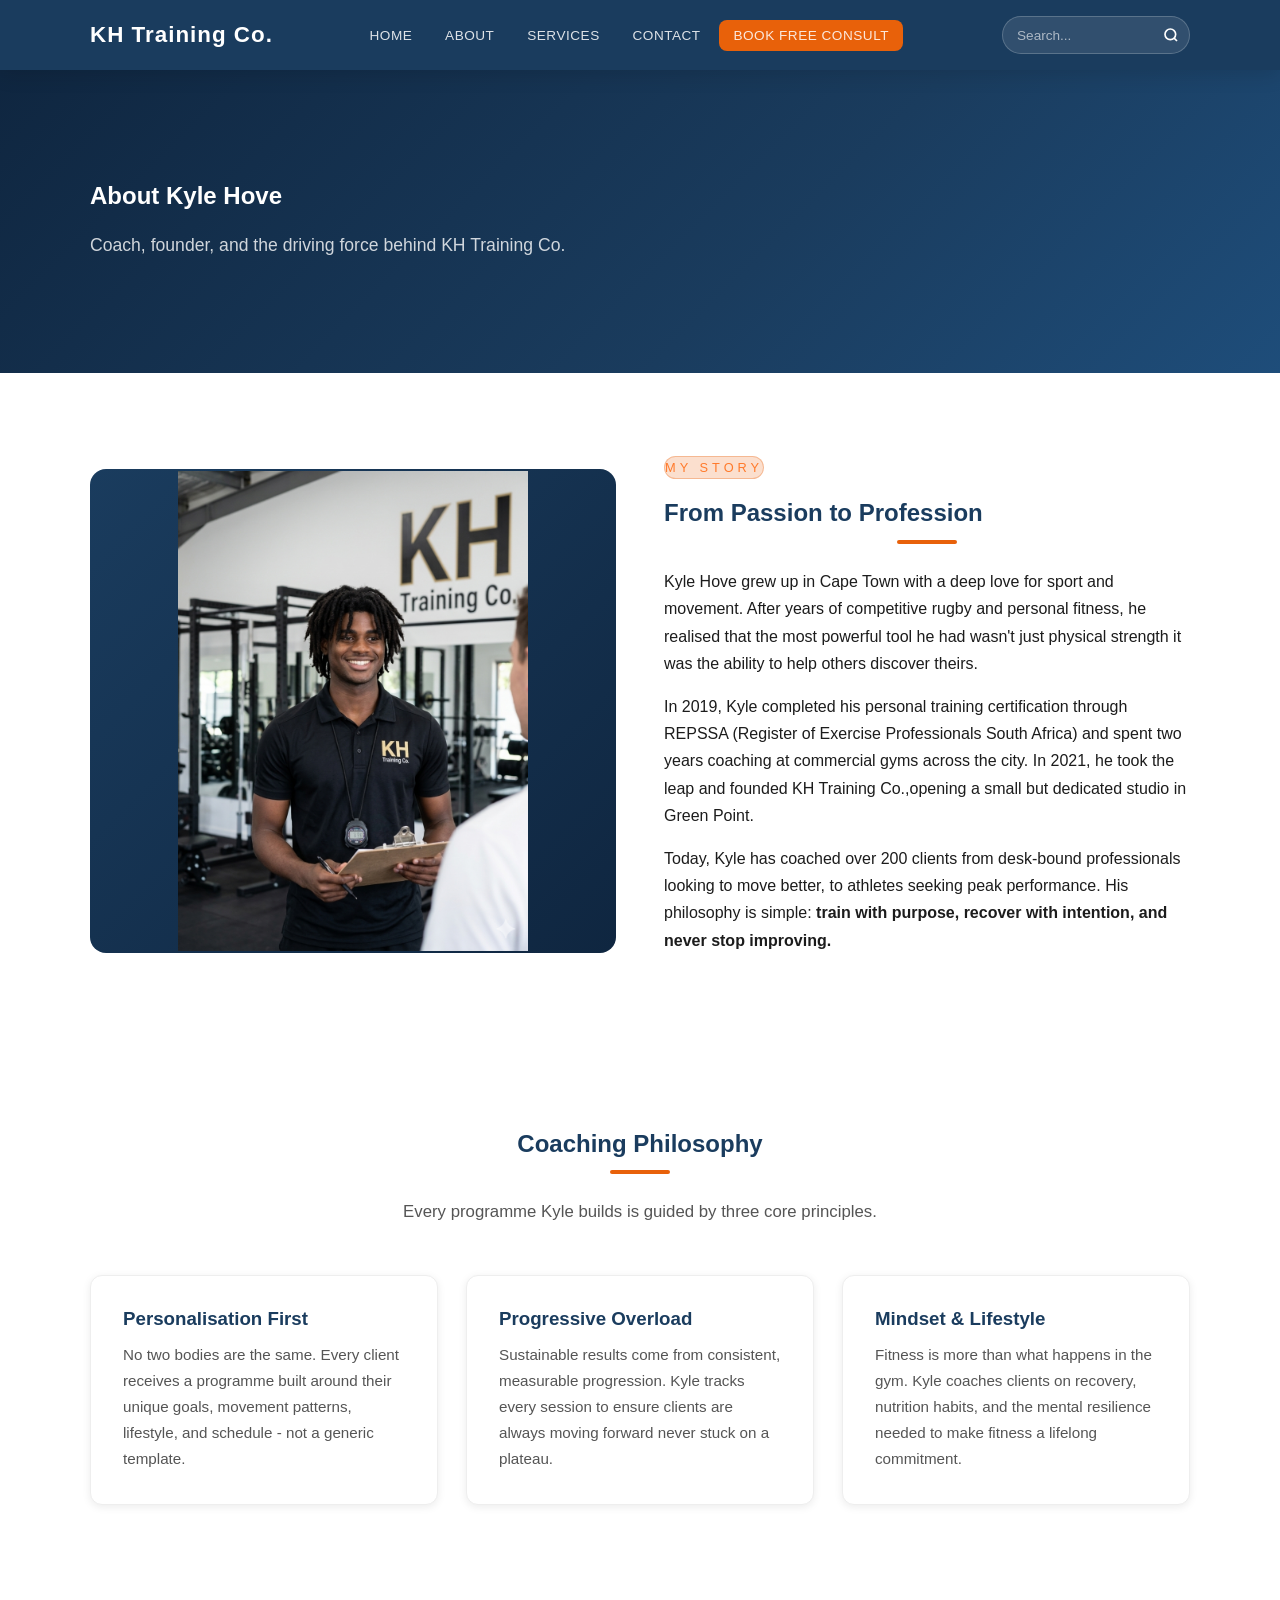
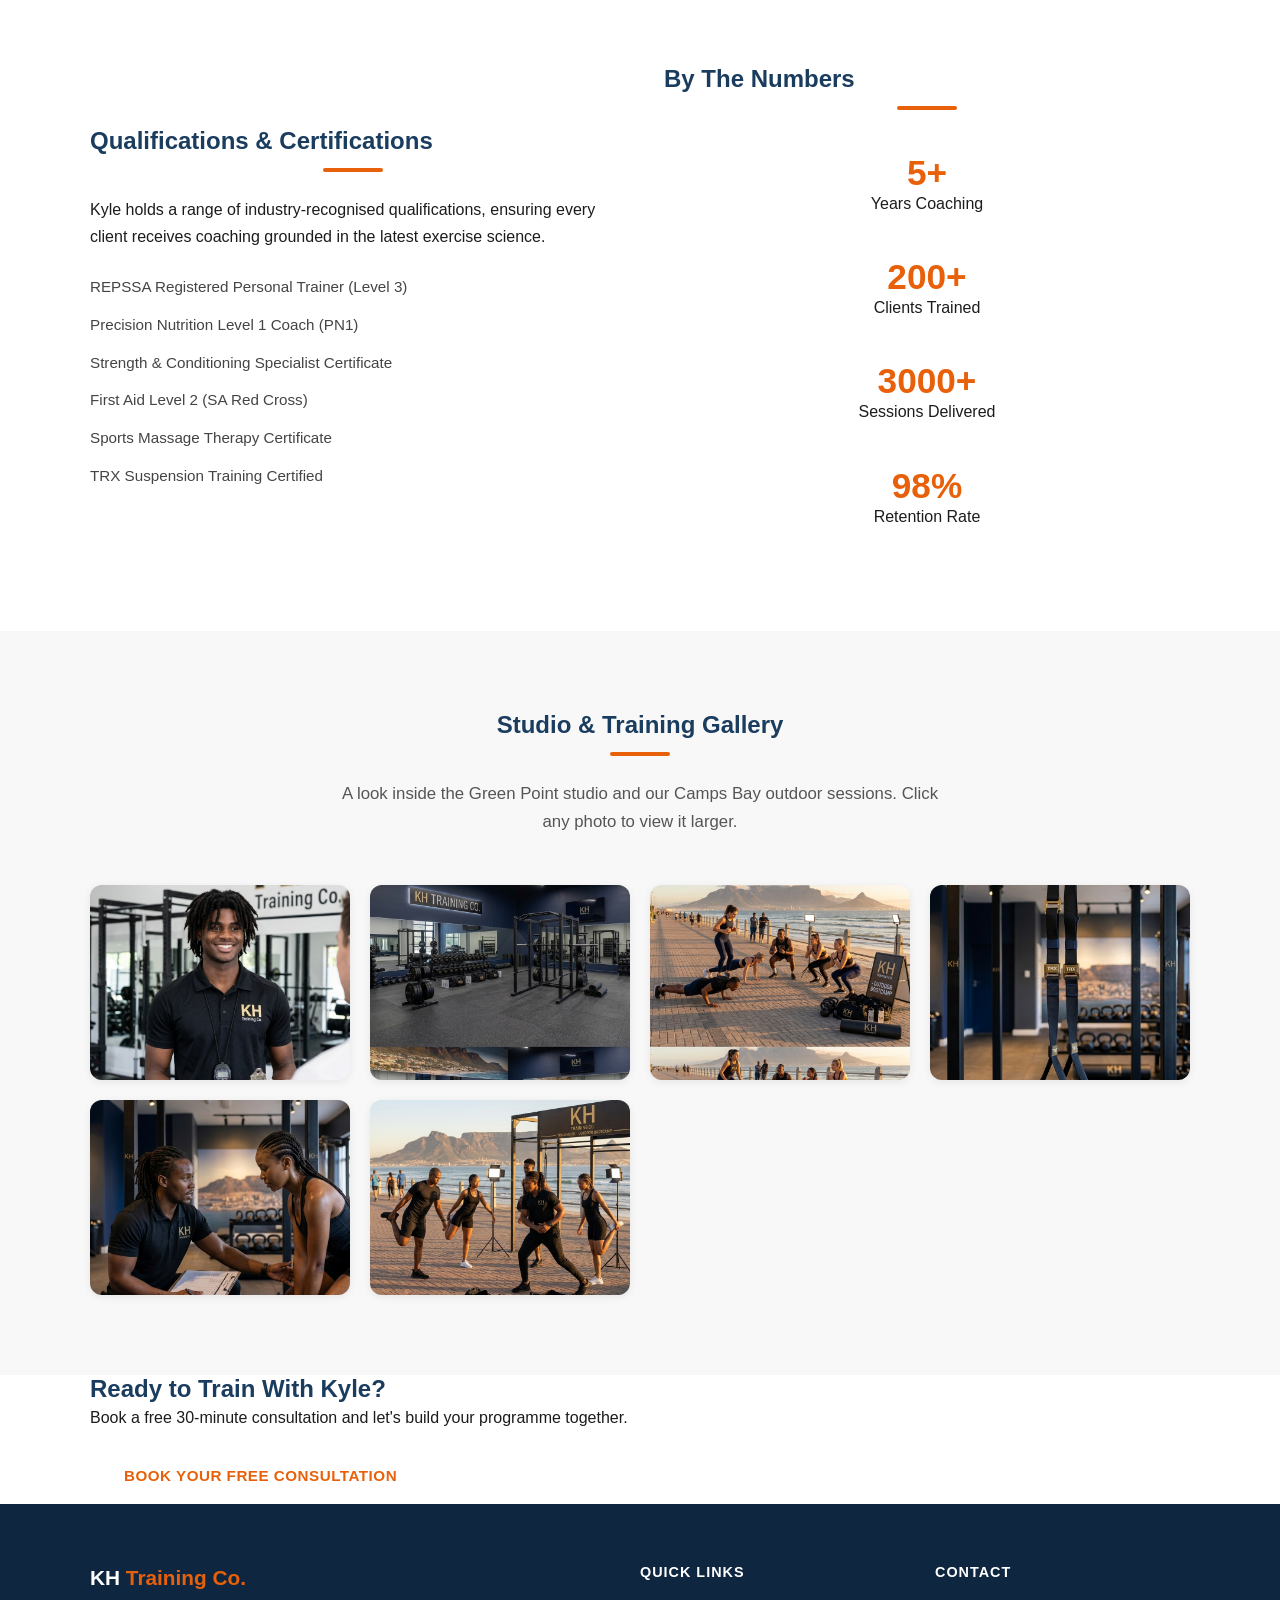
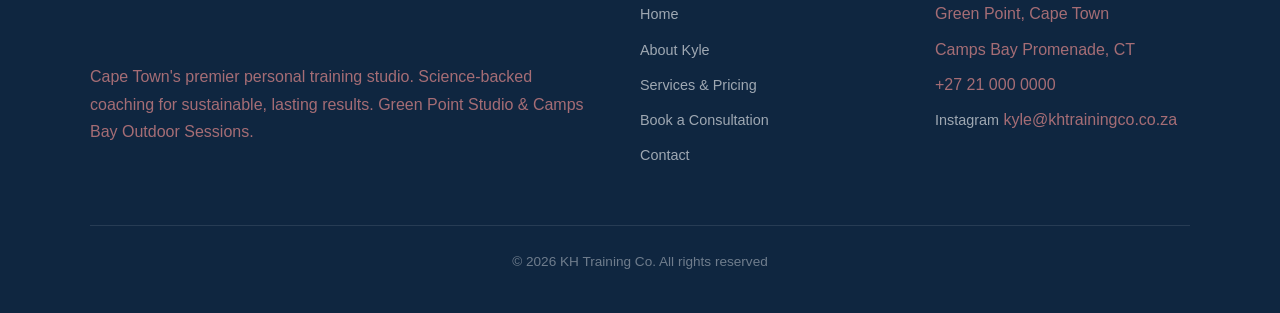
==== commit 9cc5c4b7: "part 3" ====
--- a/about.html
+++ b/about.html
@@ -216,7 +216,7 @@
             <li>Green Point, Cape Town</li>
             <li> Camps Bay Promenade, CT</li>
             <li> +27 21 000 0000</li>
-            <li> kyle@khtrainingco.co.za</li>
+            <li><a href="https://www.instagram.com/kyle_nextdoor/" target="_blank" rel="noopener noreferrer">Instagram</a> kyle@khtrainingco.co.za</li>
           </ul>
         </div>
       </div>
